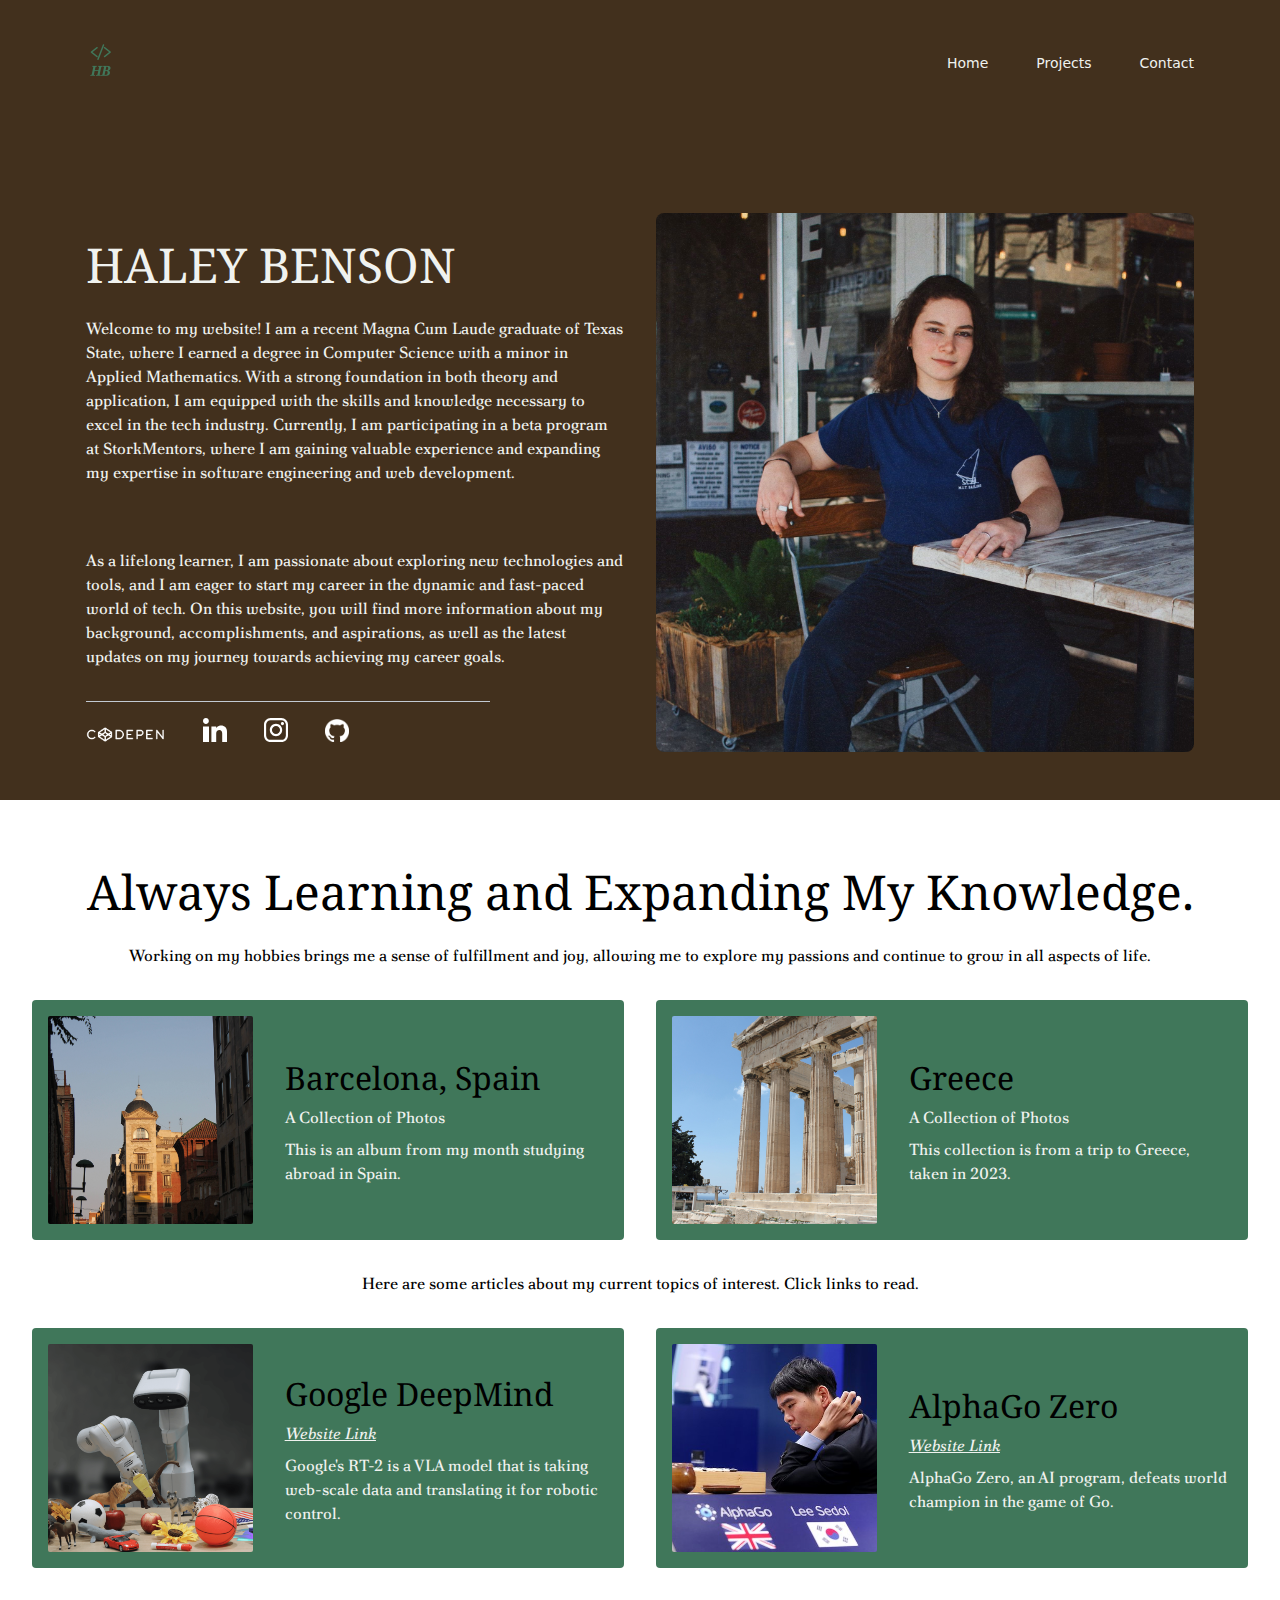
==== index.html @ c3a0fae7 "updating new article cards" ====
<!DOCTYPE html>
<html lang="en">
<head>
    <title>Home</title>
    <meta charset="UTF-8">
    <meta http-equiv="X-UA-Compatible" content="IE=edge">
    <meta name="viewport" content="width=device-width, initial-scale=1.0">
    <link rel="stylesheet" href="css/tailwind/tailwind.min.css">
    <link rel="stylesheet" href="css/style.css">
    <link rel="preconnect" href="https://fonts.googleapis.com">
    <link rel="preconnect" href="https://fonts.gstatic.com" crossorigin>
    <link href="https://fonts.googleapis.com/css2?family=Noto+Serif:ital,wght@1,700&display=swap" rel="stylesheet">
    <link href="https://fonts.googleapis.com/css2?family=Noto+Serif:ital,wght@1,700&family=Poltawski+Nowy&display=swap" rel="stylesheet">
    <script src="https://cdnjs.cloudflare.com/ajax/libs/jquery/3.6.4/jquery.min.js" integrity="sha512-pumBsjNRGGqkPzKHndZMaAG+bir374sORyzM3uulLV14lN5LyykqNk8eEeUlUkB3U0M4FApyaHraT65ihJhDpQ==" crossorigin="anonymous" referrerpolicy="no-referrer"></script>
    <script src="/js/script.js"></script>
</head>

<body class="antialiased bg-body text-body font-body">
    <div class="">
        
        <section class="header_background">
            <div class="container px-4 mx-auto">
                <nav class="flex justify-between items-center">
                    <a class="text-2xl leading-normal -ml-12" href="#">
                        <img class="w-1/4" src="/images/HB_brown.png" alt="" width="auto">
                    </a>
                    <ul class="hidden lg:flex ml-auto items-center w-auto space-x-12">
                        <li><a class="text-sm white-text hover:text-gray-200" href="/index.html">Home</a></li>
                        <li><a class="text-sm white-text hover:text-gray-200" href="/pages/projects.html">Projects</a></li>
                        <li><a class="text-sm white-text hover:text-gray-200" href="/pages/contact.html">Contact</a></li>
                    </ul>
                </nav>
                <div id="fade_on_load" class="flex flex-wrap items-center -mx-4 lg:my-10 py-12">
                    <div class="w-full md:w-1/2 px-4 mb-8 md:mb-0 self-start">
                        <h1 class="name_header white-text py-4">HALEY BENSON</h1>
                        <p class="para_text white-text text-left">
                            Welcome to my website! I am a recent Magna Cum Laude graduate of Texas State, where I earned a degree in Computer Science with a minor in Applied Mathematics. 
                            With a strong foundation in both theory and application, I am equipped with the skills and knowledge necessary to excel in the tech industry. 
                            Currently, I am participating in a beta program at StorkMentors, where I am gaining valuable experience and expanding my expertise in software engineering and web development.
                        </p>
                        <p class="para_text white-text text-left mt-8 py-8">
                            As a lifelong learner, I am passionate about exploring new technologies and tools, and I am eager to start my career in the dynamic and fast-paced world of tech. 
                            On this website, you will find more information about my background, accomplishments, and aspirations, as well as the latest updates on my journey towards achieving my career goals.
                        </p>
                        <hr class="py-2" style="width:75%;text-align:left;margin-left:0">
                        <a class="inline-block mr-8 w-20" href="https://codepen.io/haleybenson23">
                            <img src="/images/codepen-wordmark-white.png"> <!--code pen-->
                        </a>
                        <a class="inline-block mr-8 w-6" href="https://www.linkedin.com/in/haley-benson23/">
                            <img src="/images/linkedin-161-svgrepo-com.svg"> <!--linkedin-->
                        </a>
                        <a class="inline-block mr-8 w-6" href="https://www.instagram.com/photos_by_hlb/?next=%2Fhbenson23%2F">
                            <img src="/images/instagram-logo-svgrepo-com.svg"> <!--instagram-->
                        </a>
                        <a class="inline-block w-6" href="https://github.com/haleybenson23">
                            <img src="/images/github-mark-white.png">    <!--github-->
                        </a>
                    </div>
                    <div class="w-full md:w-1/2 px-4">
                        <img class="object-cover w-9/10 h-full rounded-lg" src="/images/haley_header_photo.jpg" alt="">
                    </div>
                </div>
            </div>
        </section> 

        <section>
            <div>
                <h1 class="name_header py-4 text-center">Always Learning and Expanding My Knowledge.</h1>
                <p class="para_text text-center">
                    Working on my hobbies brings me a sense of fulfillment and joy, 
                    allowing me to explore my passions and continue to grow in all aspects of life.                 
                </p>
            </div>
            <div class="flex flex-wrap m-4">
                <div class="w-full lg:w-1/2 p-4">
                    <div class="green_card p-4 rounded">
                        <div class="flex flex-wrap items-center -mx-4">
                            <div class="w-full md:w-2/5 px-4 mb-4 lg:mb-0">
                                <img class="md:w-full h-52 object-cover rounded-sm"
                                    src="/images/Barcleona/IMG_3538.JPG" alt="">
                            </div>
                            <div class="w-full md:w-3/5 px-4">
                                <h3 class="card_text mb-1">Barcelona, Spain</h3>
                                <p class="mb-2 card_text">
                                    <a href="">A Collection of Photos</a>
                                </p>
                                <p class="card_text">This is an album from my month studying abroad in Spain.</p>
                            </div>
                        </div>
                    </div>
                </div>
                <div class="w-full lg:w-1/2 p-4">
                    <div class="green_card p-4 rounded">
                        <div class="flex flex-wrap items-center -mx-4">
                            <div class="w-full md:w-2/5 px-4 mb-4 lg:mb-0">
                                <img class="md:w-full h-52 object-cover rounded-sm"
                                    src="/images/Greece/IMG_5441.JPG" alt="">
                            </div>
                            <div class="w-full md:w-3/5 px-4">
                                <h3 class="card_text mb-1">Greece</h3>
                                <p class="mb-2 card_text">
                                    <a href="">A Collection of Photos</a>
                                </p>
                                <p class="card_text">This collection is from a trip to Greece, taken in 2023.</p>
                            </div>
                        </div>
                    </div>
                </div>
            </div>
            <div>
                <p class="para_text text-center">
                    Here are some articles about my current topics of interest. Click links to read.                 
                </p>
            </div>
            <div class="flex flex-wrap m-4">
                <div class="w-full lg:w-1/2 p-4">
                    <div class="green_card p-4 rounded">
                        <div class="flex flex-wrap items-center -mx-4">
                            <div class="w-full md:w-2/5 px-4 mb-4 lg:mb-0">
                                <img class="md:w-full h-52 object-cover rounded-sm"
                                    src="/images/rt-2 robot.png" alt="">
                            </div>
                            <div class="w-full md:w-3/5 px-4">
                                <h3 class="card_text mb-1">Google DeepMind</h3>
                                <p class="mb-2 card_text green_card-links">
                                    <a href="https://www.deepmind.com/blog/rt-2-new-model-translates-vision-and-language-into-action">Website Link</a>
                                </p>
                                <p class="card_text">Google's RT-2 is a VLA model that is taking 
                                    web-scale data and translating it for robotic control.</p>
                            </div>
                        </div>
                    </div>
                </div>
                <div class="w-full lg:w-1/2 p-4">
                    <div class="green_card p-4 rounded">
                        <div class="flex flex-wrap items-center -mx-4">
                            <div class="w-full md:w-2/5 px-4 mb-4 lg:mb-0">
                                <img class="md:w-full h-52 object-cover rounded-sm"
                                    src="/images/alphago_zero.jpg" alt="">
                            </div>
                            <div class="w-full md:w-3/5 px-4">
                                <h3 class="card_text mb-1">AlphaGo Zero</h3>
                                <p class="mb-2 card_text green_card-links">
                                    <a href="https://www.nature.com/articles/nature24270.epdf?author_access_token=VJXbVjaSHxFoctQQ4p2k4tRgN0jAjWel9jnR3ZoTv0PVW4gB86EEpGqTRDtpIz-2rmo8-KG06gqVobU5NSCFeHILHcVFUeMsbvwS-lxjqQGg98faovwjxeTUgZAUMnRQ">Website Link</a>
                                </p>
                                <p class="card_text">AlphaGo Zero, an AI program, defeats world champion in the game of Go.</p>
                            </div>
                        </div>
                    </div>
                </div>
            </div>
        </section>
    </div>  
</body>
</html>
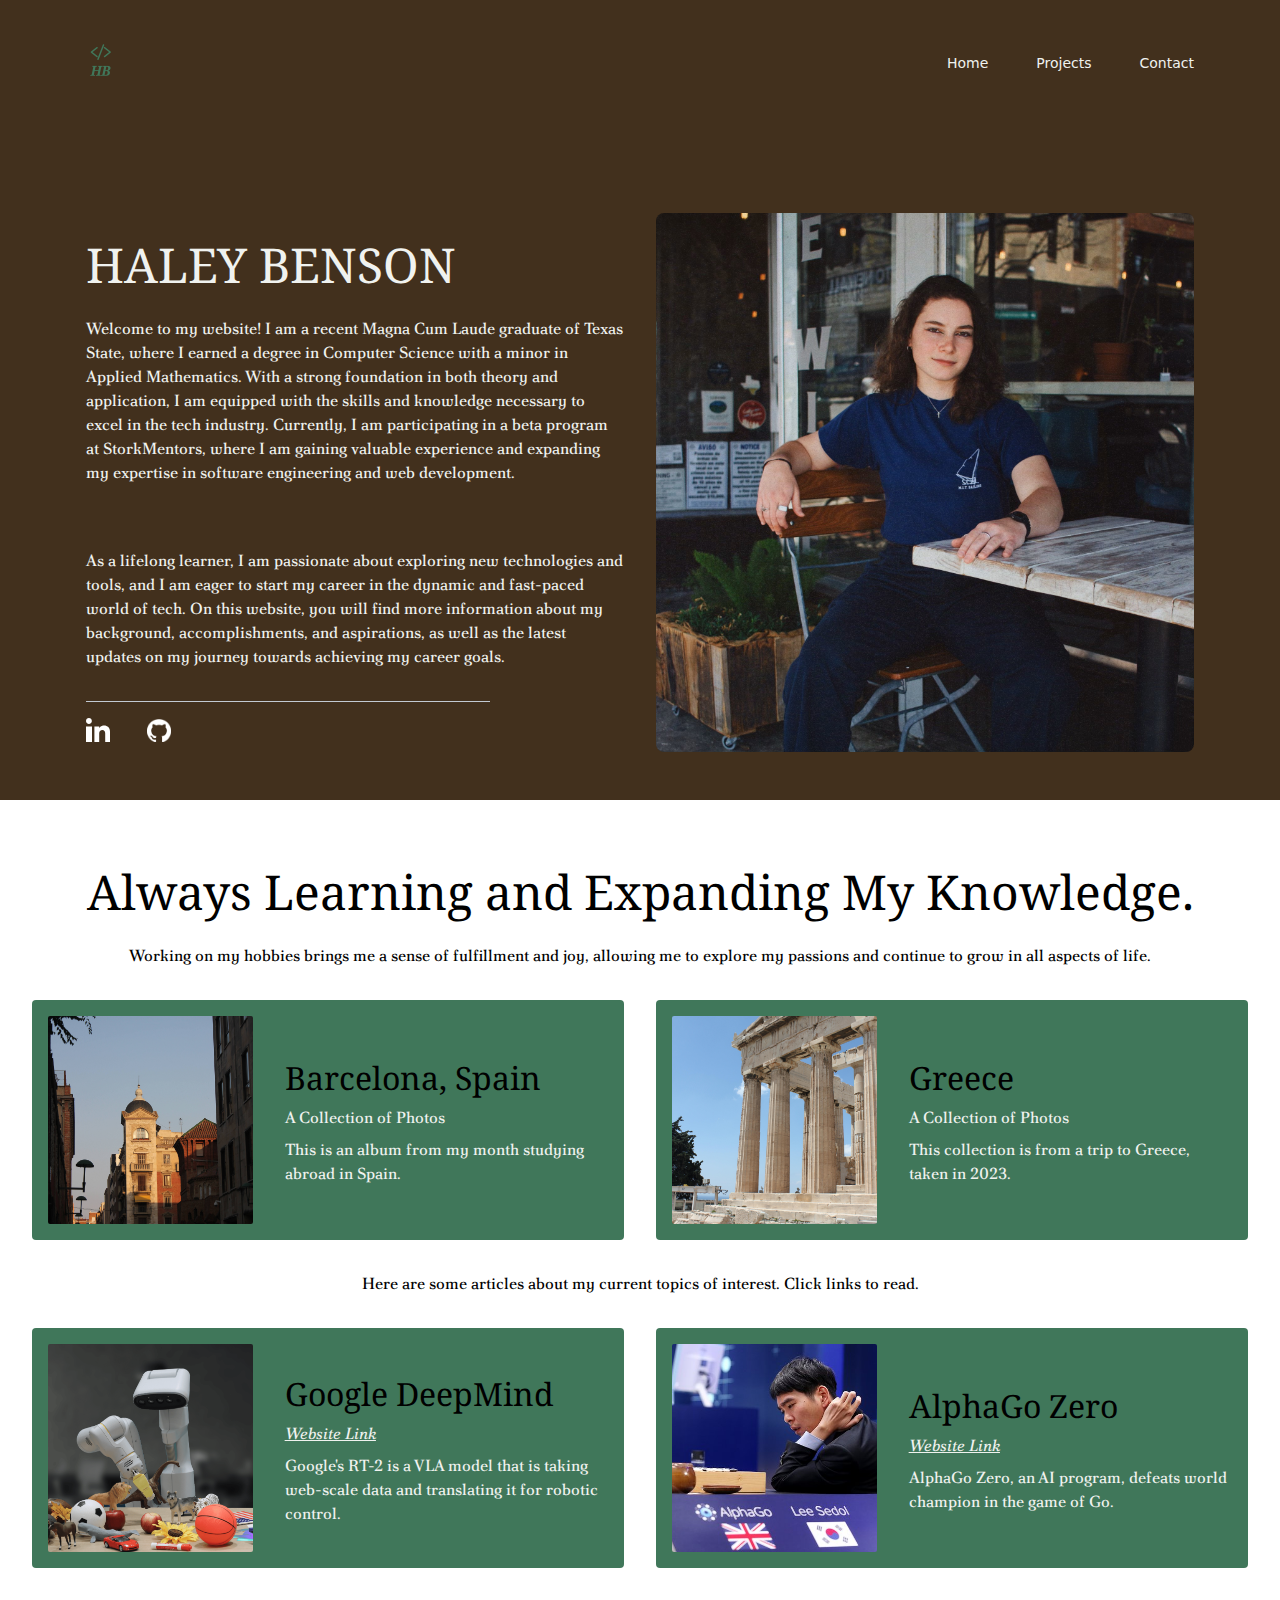
==== commit 807a5904: "refractor: remove unecessary links" ====
--- a/index.html
+++ b/index.html
@@ -1,7 +1,7 @@
 <!DOCTYPE html>
 <html lang="en">
 <head>
-    <title>Home</title>
+    <title>Home - Haley Benson</title>
     <meta charset="UTF-8">
     <meta http-equiv="X-UA-Compatible" content="IE=edge">
     <meta name="viewport" content="width=device-width, initial-scale=1.0">
@@ -43,14 +43,8 @@
                             On this website, you will find more information about my background, accomplishments, and aspirations, as well as the latest updates on my journey towards achieving my career goals.
                         </p>
                         <hr class="py-2" style="width:75%;text-align:left;margin-left:0">
-                        <a class="inline-block mr-8 w-20" href="https://codepen.io/haleybenson23">
-                            <img src="/images/codepen-wordmark-white.png"> <!--code pen-->
-                        </a>
                         <a class="inline-block mr-8 w-6" href="https://www.linkedin.com/in/haley-benson23/">
                             <img src="/images/linkedin-161-svgrepo-com.svg"> <!--linkedin-->
-                        </a>
-                        <a class="inline-block mr-8 w-6" href="https://www.instagram.com/photos_by_hlb/?next=%2Fhbenson23%2F">
-                            <img src="/images/instagram-logo-svgrepo-com.svg"> <!--instagram-->
                         </a>
                         <a class="inline-block w-6" href="https://github.com/haleybenson23">
                             <img src="/images/github-mark-white.png">    <!--github-->
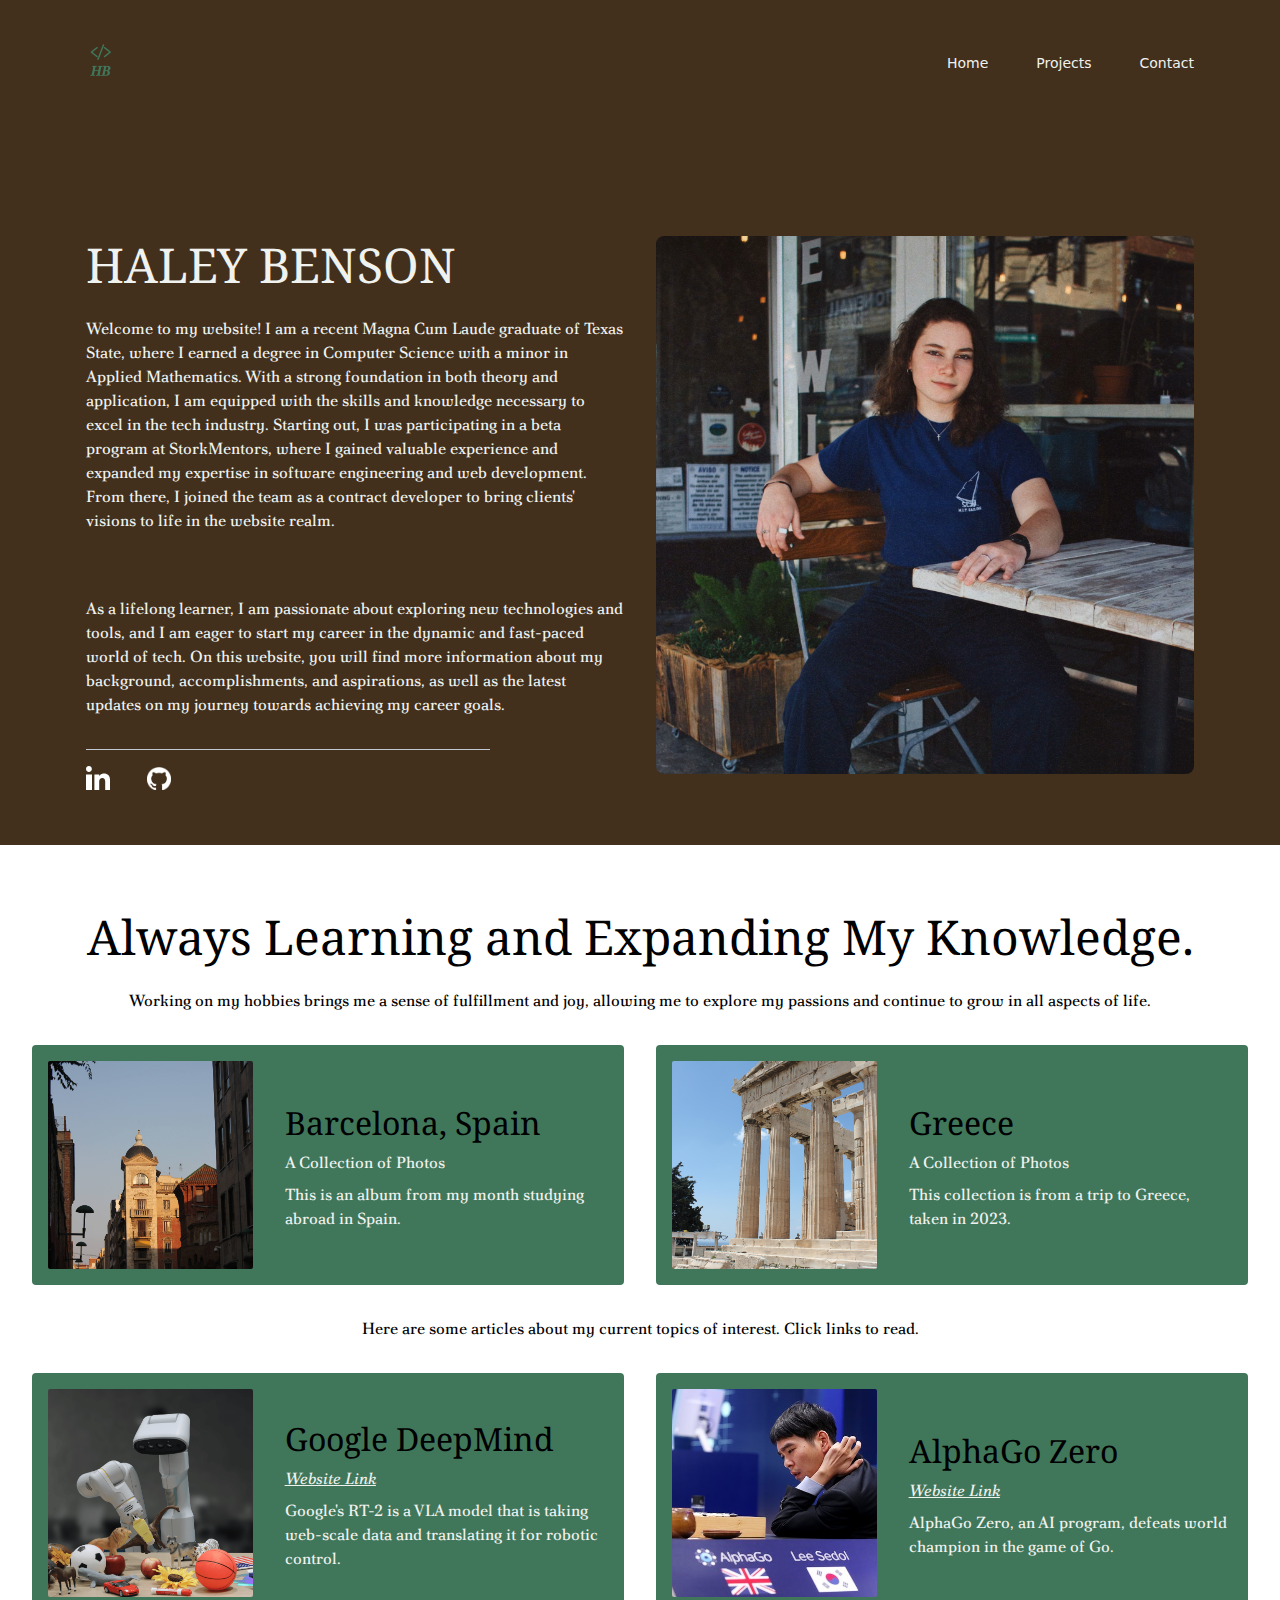
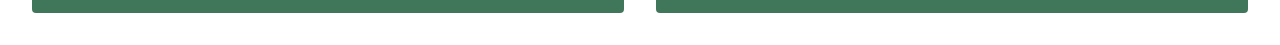
==== commit c866451e: "refractor: update personal blurb" ====
--- a/index.html
+++ b/index.html
@@ -36,7 +36,8 @@
                         <p class="para_text white-text text-left">
                             Welcome to my website! I am a recent Magna Cum Laude graduate of Texas State, where I earned a degree in Computer Science with a minor in Applied Mathematics. 
                             With a strong foundation in both theory and application, I am equipped with the skills and knowledge necessary to excel in the tech industry. 
-                            Currently, I am participating in a beta program at StorkMentors, where I am gaining valuable experience and expanding my expertise in software engineering and web development.
+                            Starting out, I was participating in a beta program at StorkMentors, where I gained valuable experience and expanded my expertise in software engineering and web development.
+                            From there, I joined the team as a contract developer to bring clients' visions to life in the website realm.
                         </p>
                         <p class="para_text white-text text-left mt-8 py-8">
                             As a lifelong learner, I am passionate about exploring new technologies and tools, and I am eager to start my career in the dynamic and fast-paced world of tech. 
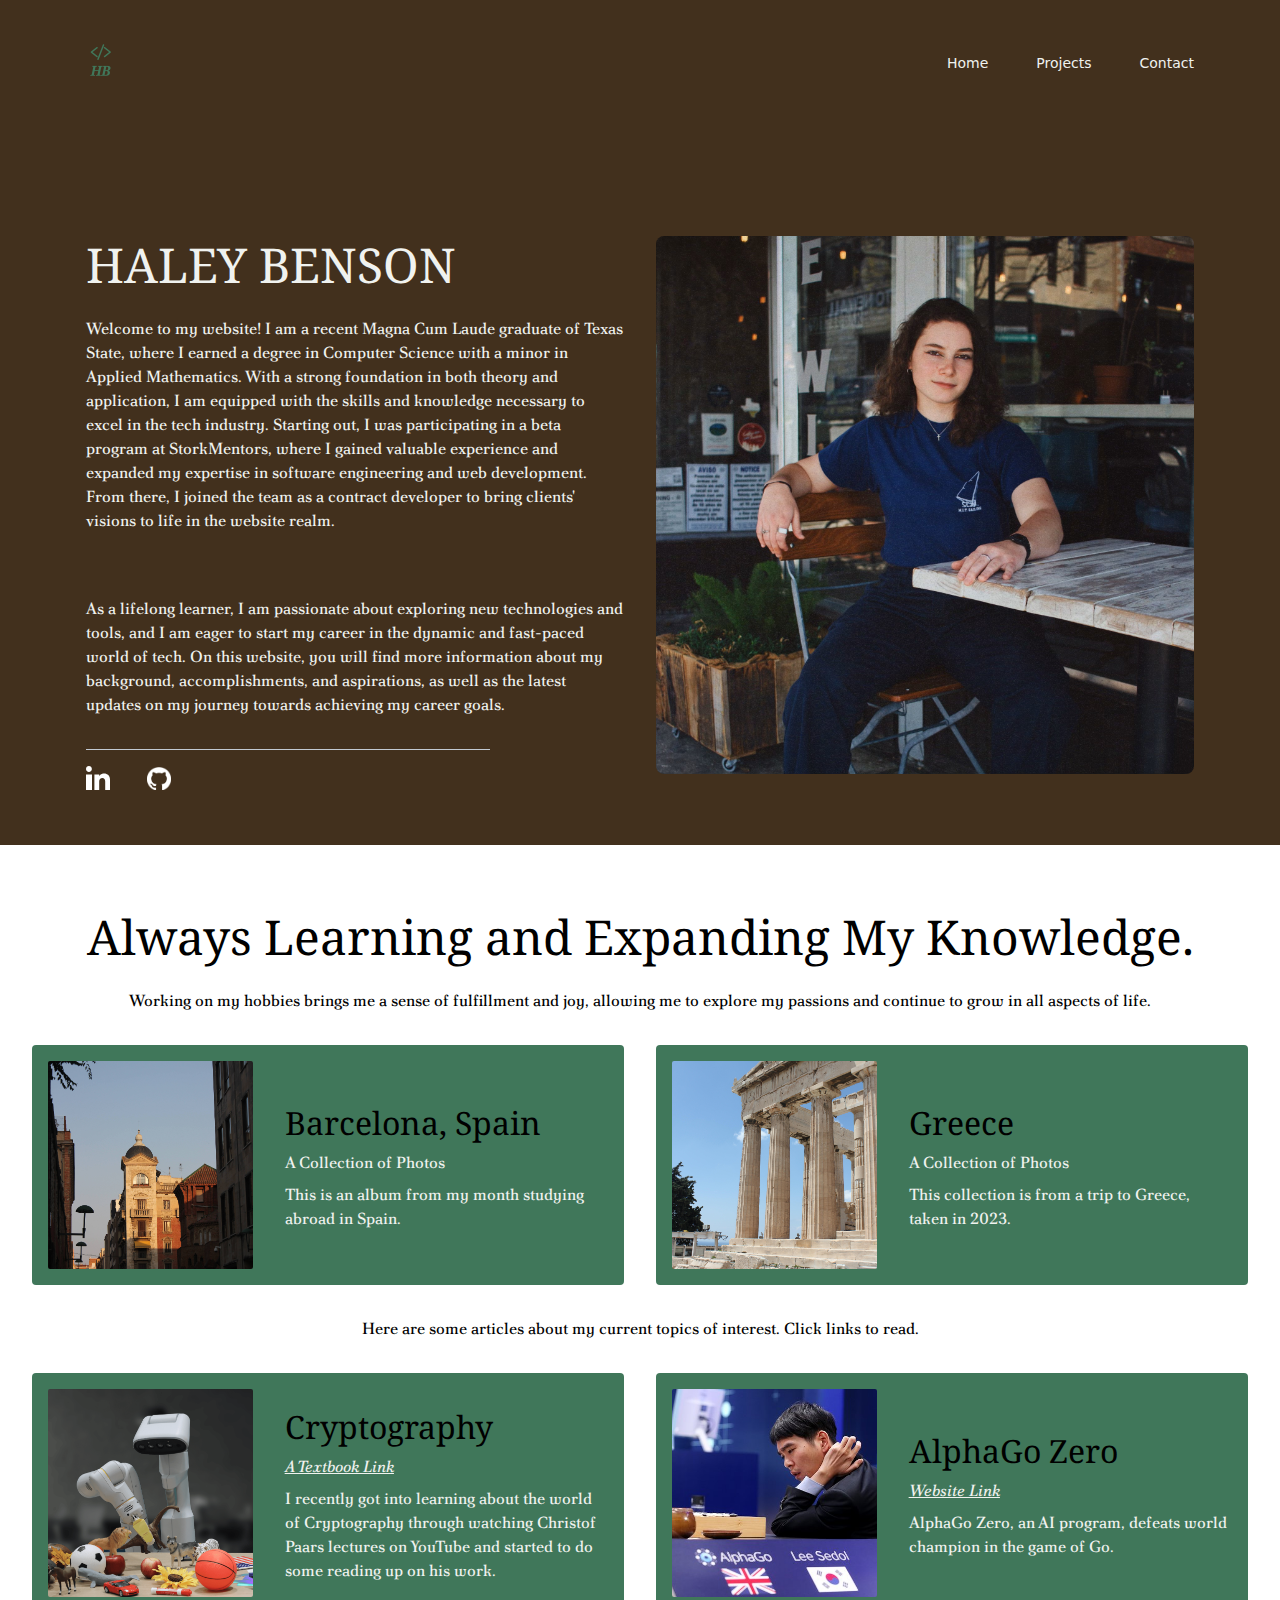
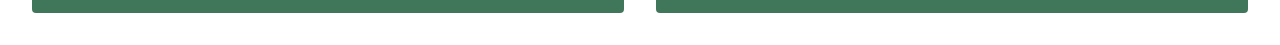
==== commit bc7c713d: "chore: update interest card/links" ====
--- a/index.html
+++ b/index.html
@@ -116,12 +116,14 @@
                                     src="/images/rt-2 robot.png" alt="">
                             </div>
                             <div class="w-full md:w-3/5 px-4">
-                                <h3 class="card_text mb-1">Google DeepMind</h3>
+                                <h3 class="card_text mb-1">Cryptography</h3>
                                 <p class="mb-2 card_text green_card-links">
-                                    <a href="https://www.deepmind.com/blog/rt-2-new-model-translates-vision-and-language-into-action">Website Link</a>
+                                    <a href="https://gnanavelrec.wordpress.com/wp-content/uploads/2019/06/2.understanding-cryptography-by-christof-paar-.pdf">A Textbook Link</a>
                                 </p>
-                                <p class="card_text">Google's RT-2 is a VLA model that is taking 
-                                    web-scale data and translating it for robotic control.</p>
+                                <p class="card_text">I recently got into learning about the world of Cryptography 
+                                    through watching Christof Paars lectures on YouTube and started to do some 
+                                    reading up on his work.
+                                </p>
                             </div>
                         </div>
                     </div>
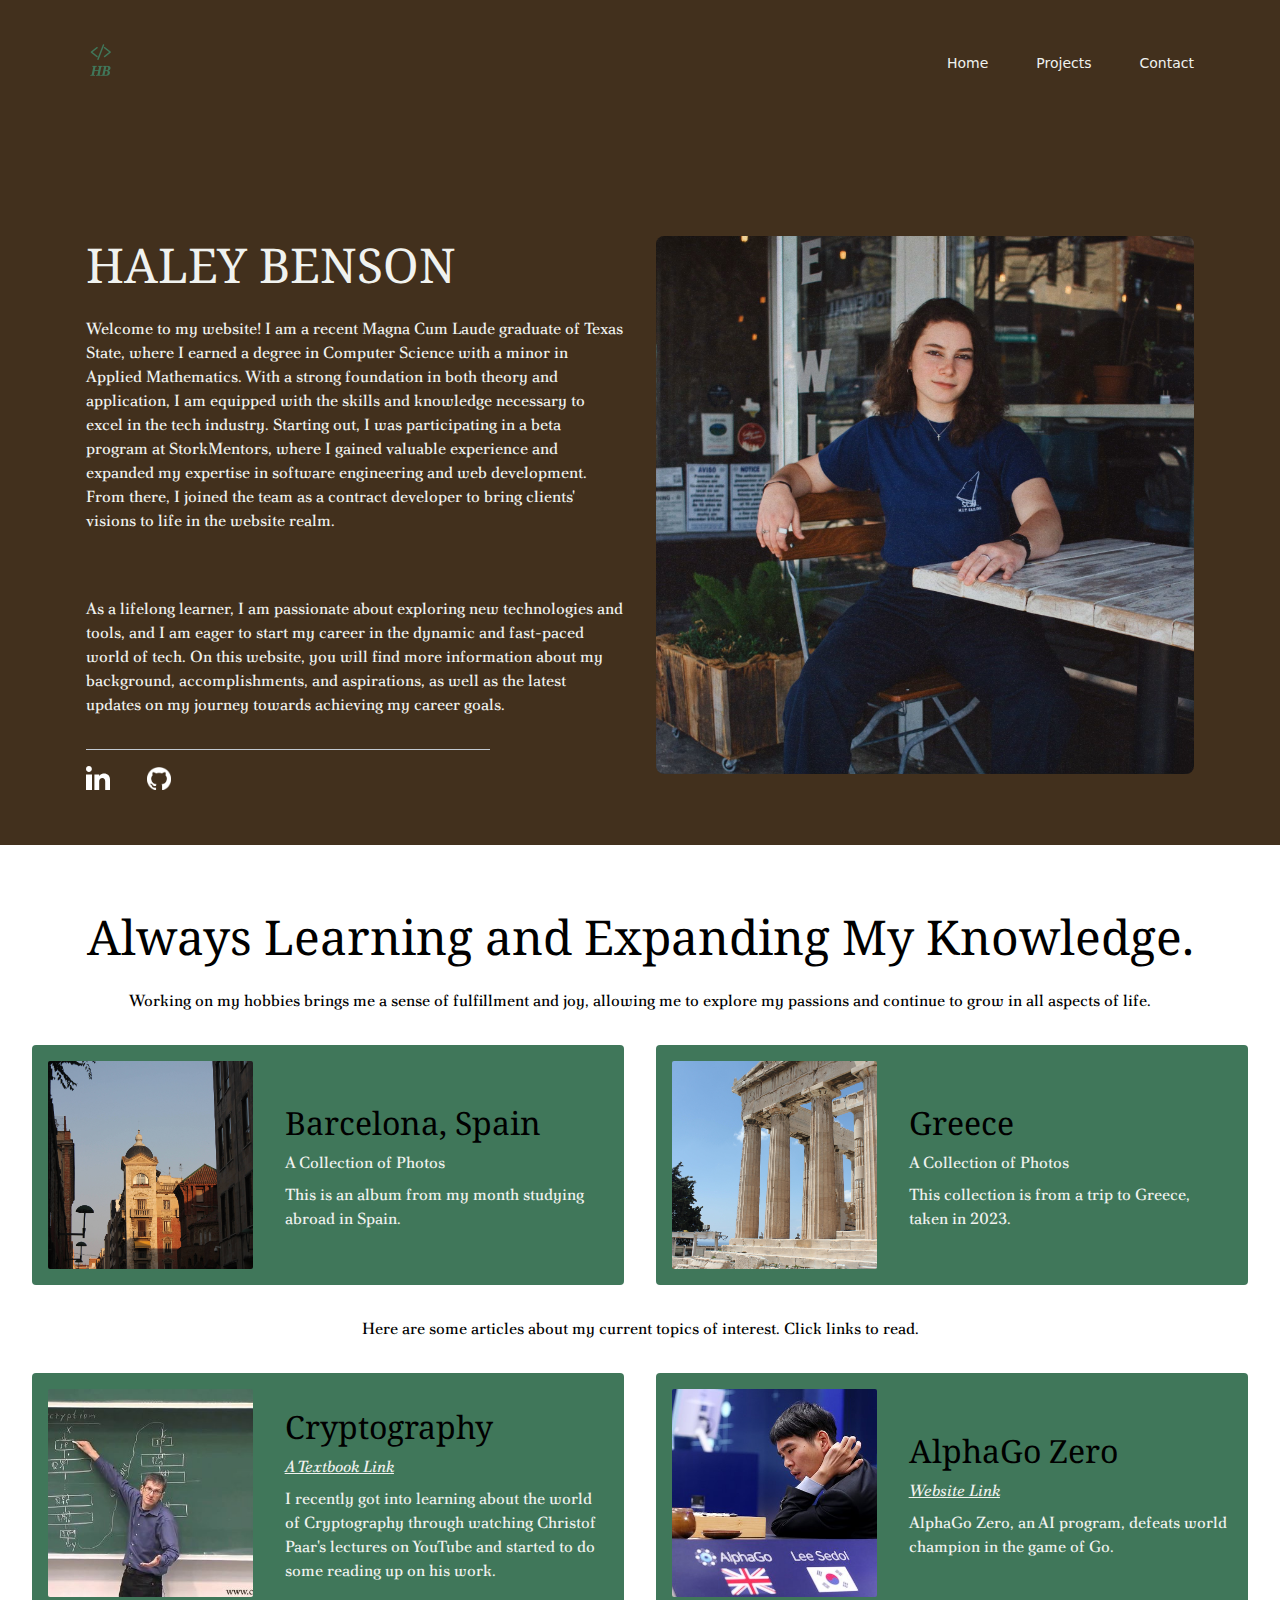
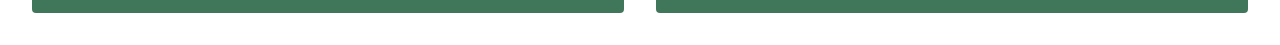
==== commit 35b2d8b1: "chore: updating interest photo & typo" ====
--- a/index.html
+++ b/index.html
@@ -113,7 +113,7 @@
                         <div class="flex flex-wrap items-center -mx-4">
                             <div class="w-full md:w-2/5 px-4 mb-4 lg:mb-0">
                                 <img class="md:w-full h-52 object-cover rounded-sm"
-                                    src="/images/rt-2 robot.png" alt="">
+                                    src="/images/christof_paar.jpg" alt="">
                             </div>
                             <div class="w-full md:w-3/5 px-4">
                                 <h3 class="card_text mb-1">Cryptography</h3>
@@ -121,7 +121,7 @@
                                     <a href="https://gnanavelrec.wordpress.com/wp-content/uploads/2019/06/2.understanding-cryptography-by-christof-paar-.pdf">A Textbook Link</a>
                                 </p>
                                 <p class="card_text">I recently got into learning about the world of Cryptography 
-                                    through watching Christof Paars lectures on YouTube and started to do some 
+                                    through watching Christof Paar's lectures on YouTube and started to do some 
                                     reading up on his work.
                                 </p>
                             </div>
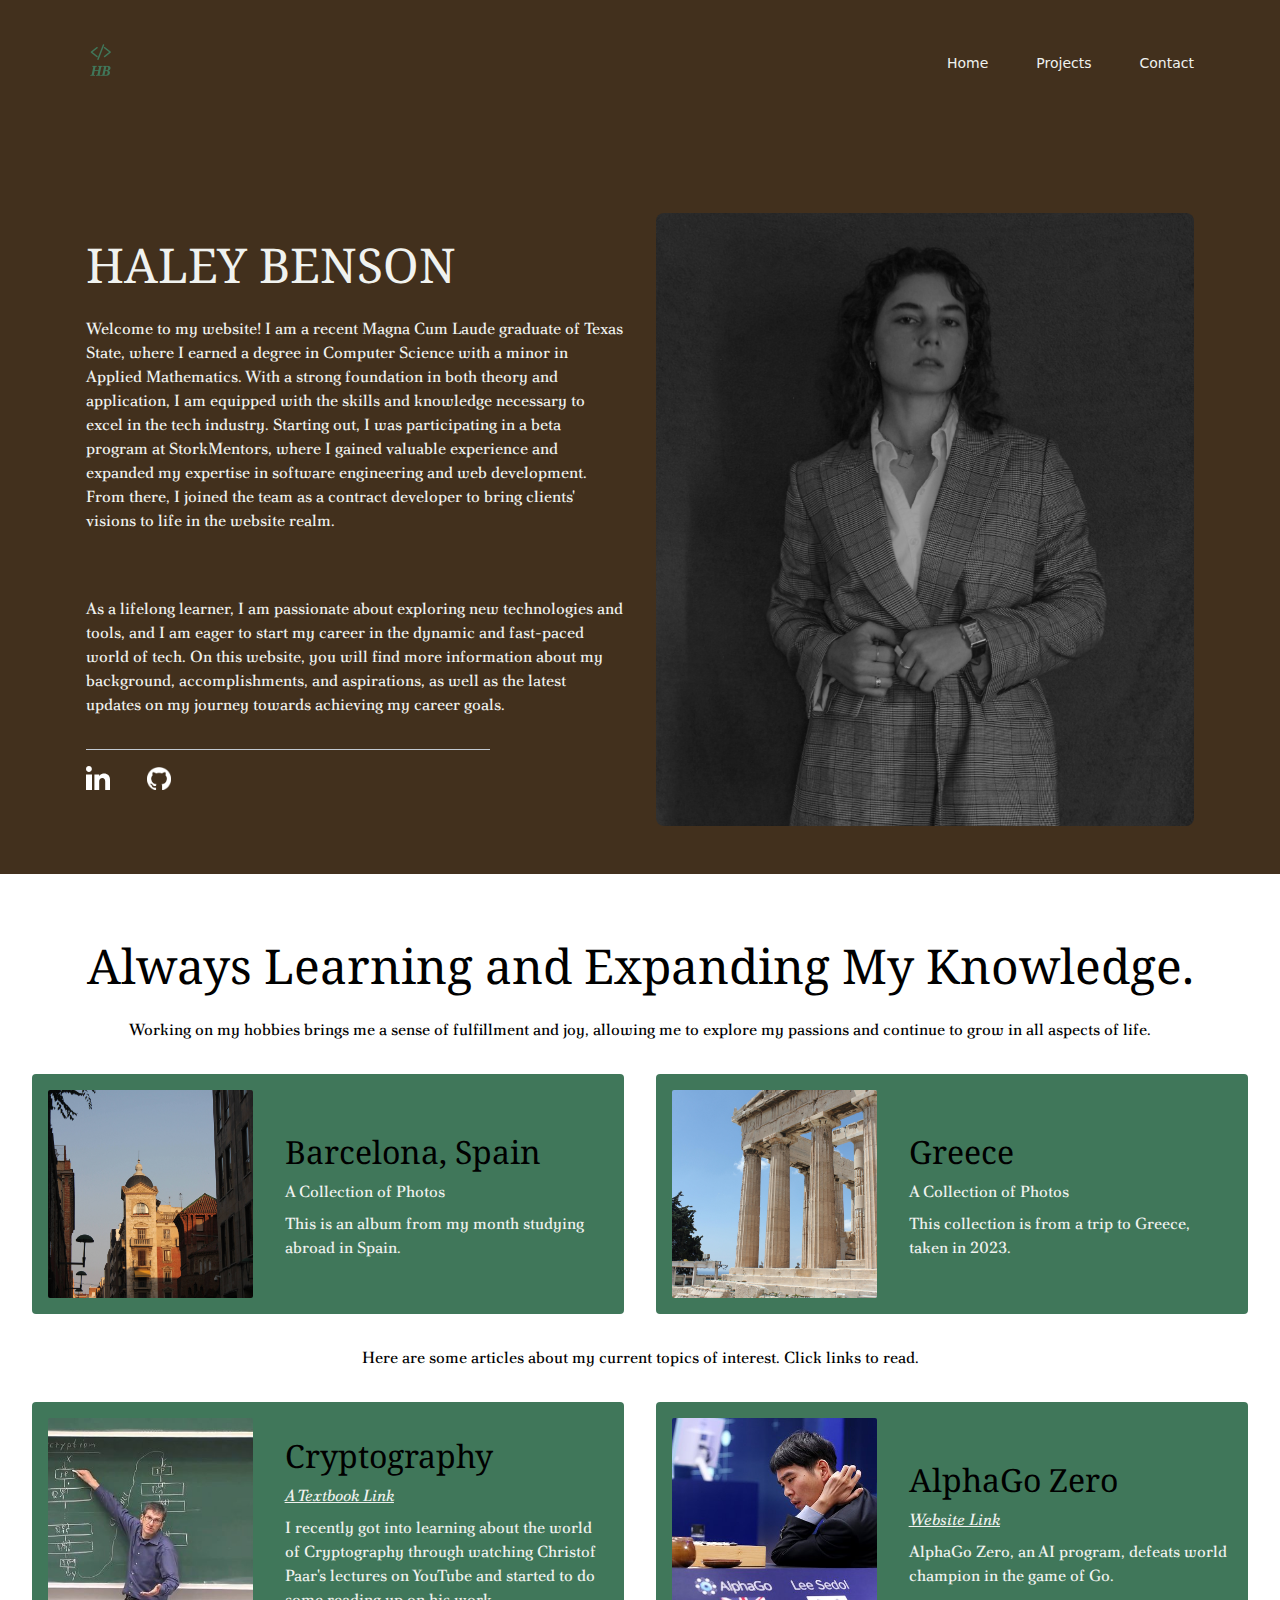
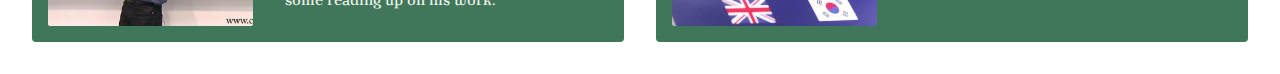
==== commit 1e8c08fa: "chore: update profile photo" ====
--- a/index.html
+++ b/index.html
@@ -52,7 +52,7 @@
                         </a>
                     </div>
                     <div class="w-full md:w-1/2 px-4">
-                        <img class="object-cover w-9/10 h-full rounded-lg" src="/images/haley_header_photo.jpg" alt="">
+                        <img class="object-cover w-9/10 h-full rounded-lg" src="/images/HB_suit.JPG" alt="">
                     </div>
                 </div>
             </div>
